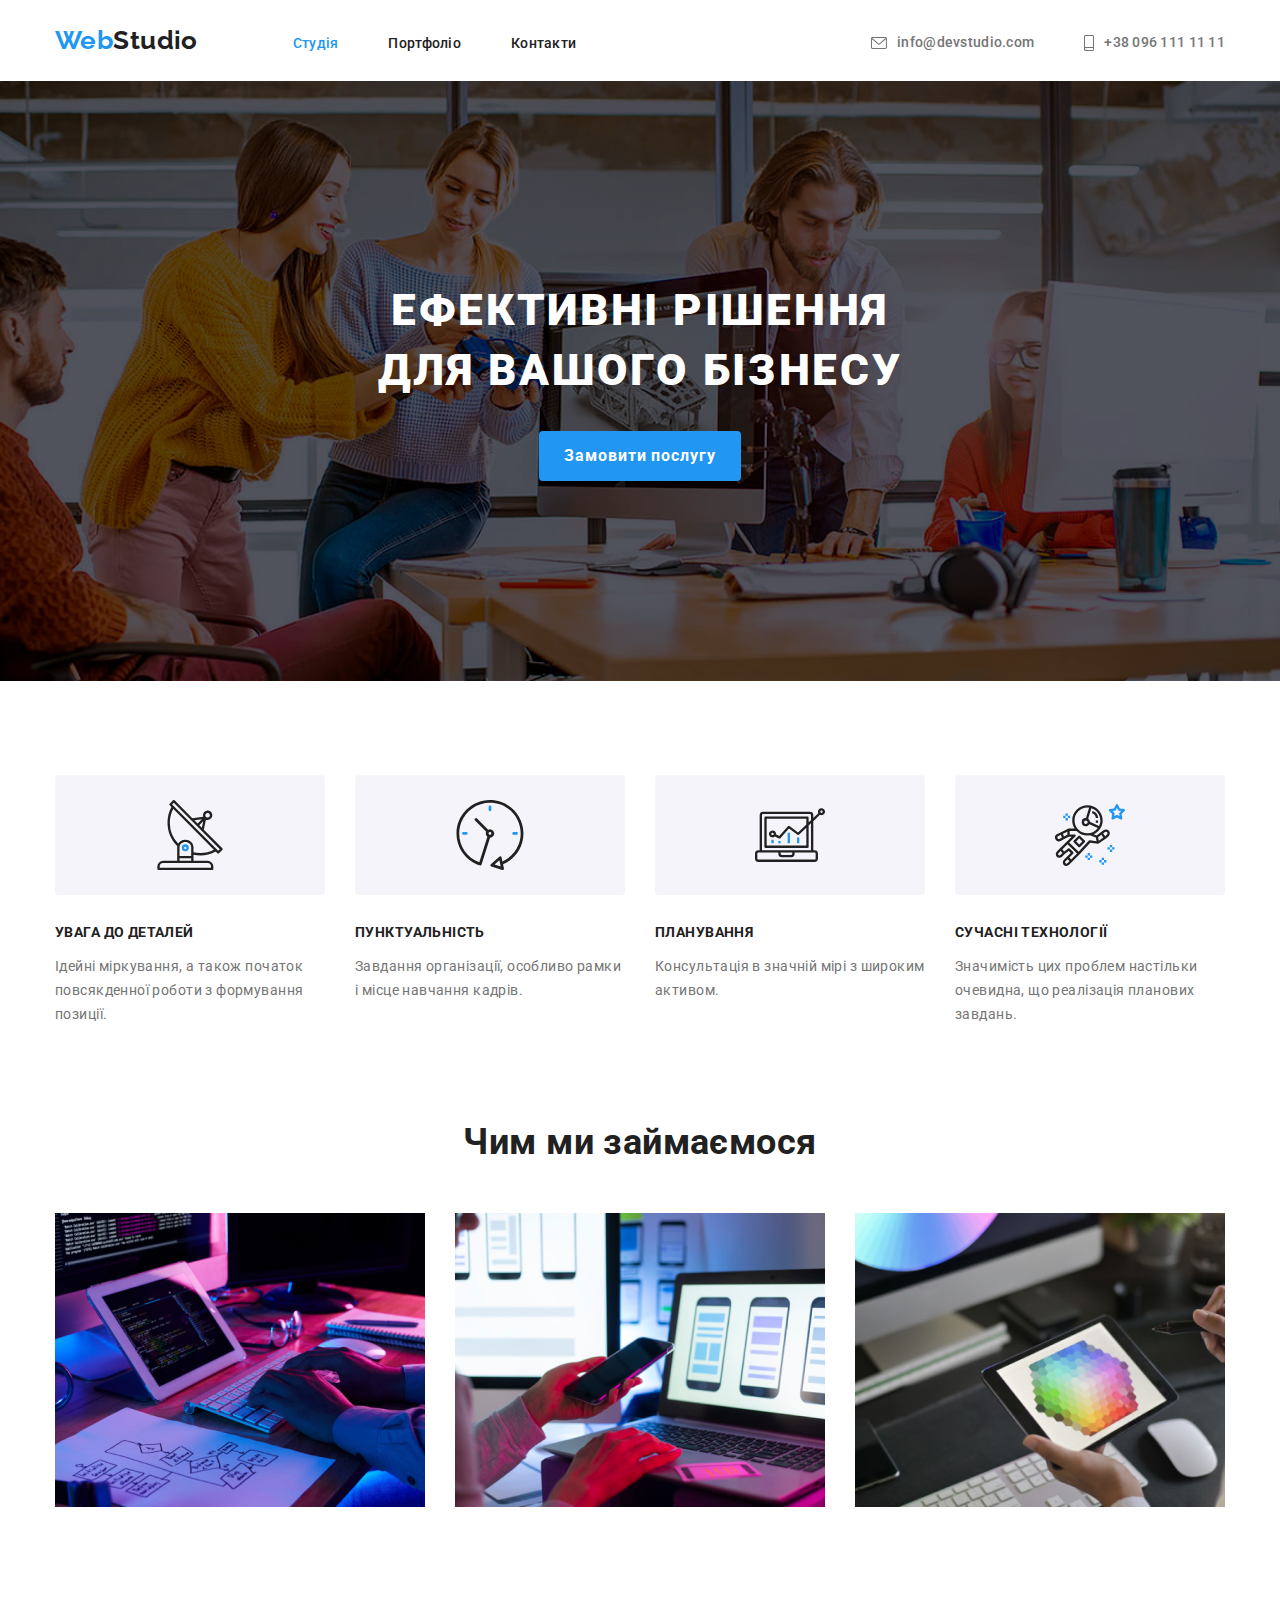
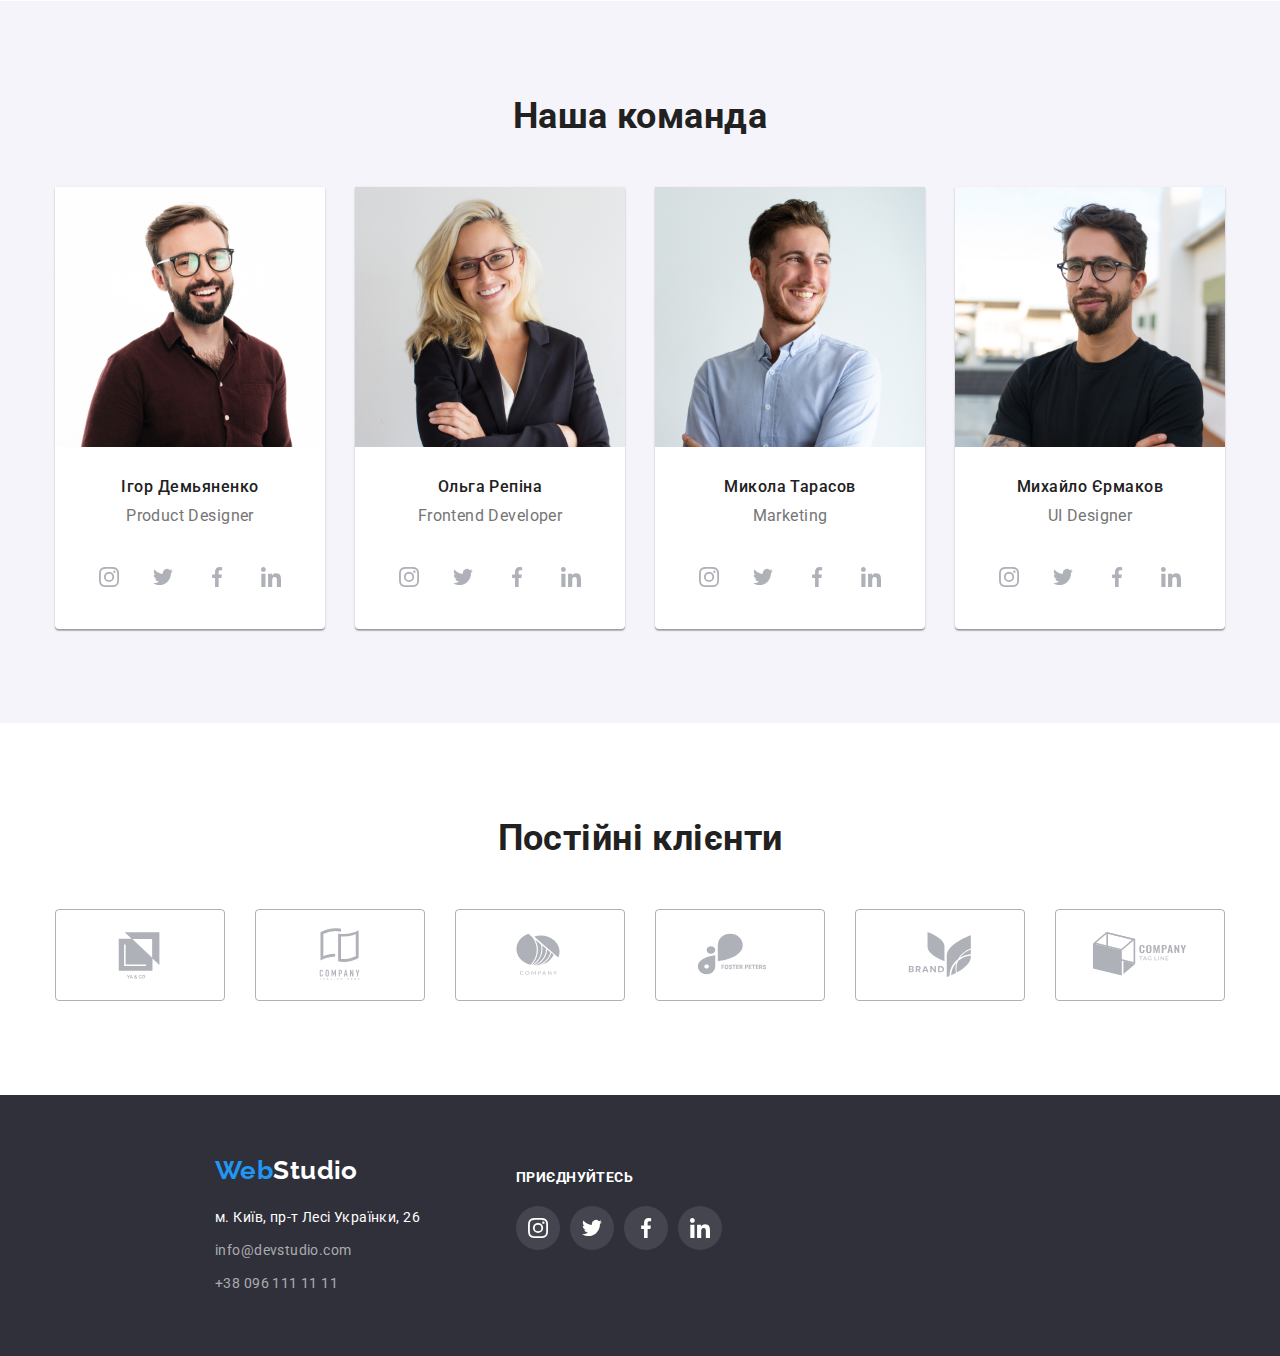
==== index.html @ 9445be76 "add hw4" ====
<!DOCTYPE html>
<html lang="uk">

<head>
  <meta charset="UTF-8" />
  <meta http-equiv="X-UA-Compatible" content="IE=edge" />
  <meta name="viewport" content="width=device-width, initial-scale=1.0" />
  <title>WebStudio</title>
  <link rel="preconnect" href="https://fonts.googleapis.com" />
  <link rel="preconnect" href="https://fonts.gstatic.com" crossorigin />
  <link href="https://fonts.googleapis.com/css2?family=Raleway:wght@700&family=Roboto:wght@400;500;700;900&display=swap"
    rel="stylesheet" />
  <link rel="stylesheet" href="https://cdnjs.cloudflare.com/ajax/libs/modern-normalize/1.1.0/modern-normalize.min.css">
  <link rel="stylesheet" href="./css/styles.css" />
</head>

<body>
  <header class="page-header">
    <div class="page container">
      <nav class="main-nav">
        <a class="page-logo" href="./index.html"><span class="web-logo">Web</span>Studio</a>
        <ul class="site-nav list">
          <li class="item"><a href="./index.html" class="link current">Студія</a></li>
          <li class="item"><a href="./portfolio.html" class="link">Портфоліо</a></li>
          <li class="item"><a href="" class="link">Контакти</a></li>
        </ul>
      </nav>

      <ul class="auth-nav list">
        <li class="item">
            <a href="mailto:info@devstudio.com" class="link"> <svg class="contact-icon" width="16" height="12">
                <use href="./images/images-icons/sprite.svg#icon-envelope"></use>
              </svg>info@devstudio.com</a>
        </li>

        <li class="item">
            <a href="tel:+380961111111" class="link"> <svg class="contact-icon" width="10" height="16">
                <use href="./images/images-icons/sprite.svg#icon-smartphone">
                </use>
              </svg>+38 096 111 11 11</a>
        </li>
      </ul>
    </div>
  </header>

  <main class="main-content">
    <!--Hero-->
    <section class="section hero-section">
      <div class="container">
        <h1 class="hero-title">Ефективні рішення для вашого бізнесу</h1>
        <button class="btn" type="button">Замовити послугу</button>
      </div>
    </section>

    <!--Features-->
    <section class="section">
      <div class="container">
        <h2 class="section-title visually-hidden">Fetures</h2>
        <ul class="features-list">
          <li class="features-list-li">
            <div class="feature-icon">
              <svg width="70" height="70">
                <use href="./images/images-icons/sprite.svg#icon-antenna">
                </use>
              </svg>
            </div>
            <h3 class="title">Увага до деталей</h3>
            <p class="text">Ідейні міркування, а також початок повсякденної роботи з формування позиції.</p>
          </li>
          <li class="features-list-li">
            <div class="feature-icon">
              <svg width="70" height="70">
                <use href="./images/images-icons/sprite.svg#icon-clock"></use>
              </svg>
            </div>
            <h3 class="title">Пунктуальність</h3>
            <p class="text">Завдання організації, особливо рамки і місце навчання кадрів.</p>
          </li>
          <li class="features-list-li">
            <div class="feature-icon">
              <svg width="70" height="70">
                <use href="./images/images-icons/sprite.svg#icon-diagram"></use>
              </svg>
            </div>
            <h3 class="title">Планування</h3>
            <p class="text">Консультація в значній мірі з широким активом.</p>
          </li>
          <li class="features-list-li">
            <div class="feature-icon">
              <svg width="70" height="70">
                <use href="./images/images-icons/sprite.svg#icon-astronaut"></use>
              </svg>
            </div>
            <h3 class="title">Сучасні технології</h3>
            <p class="text">Значимість цих проблем настільки очевидна, що реалізація планових завдань.</p>
          </li>
        </ul>
      </div>
    </section>

    <!--Work-->
    <section class="section about">
      <div class="container">
        <h2 class="section-title work">Чим ми займаємося</h2>
        <ul class="work-list">
          <li class="work-item link"><img src="./images/work/box1.png" alt="бази даних" /></li>
          <li class="work-item link"><img src="./images/work/box2.png" alt="контакти" class="pic" /></li>
          <li class="work-item link"><img src="./images/work/box3.png" alt="фінансовий аналіз" class="pic" /></li>
        </ul>
      </div>
    </section>

    <!--Team-->
    <section class="section team-section">
      <div class="container">
        <h2 class="section-title team">Наша команда</h2>
        <ul class="main-team list">
          <li class="team-list">
            <img src="./images/team/teamcard1.jpg" alt="Ігор Демьяненко" width="270" height="260" class="photo" />
            <h3 class="title">Ігор Демьяненко</h3>
            <p class="team-text">Product Designer</p>
                    
                <ul class="social-networks list">
                  <li class="social-networks-icon">
                    <a class="social-icon-box" href="" aria-label="instagram"> <svg class="soc-icon" width="20" height="20">
                      <use href="./images/images-icons/sprite.svg#icon-instagram">Instagram</use>
                    </svg>
                    </a>
                  </li>

                  <li class="social-networks-icon">
                    <a class="social-icon-box" href="" aria-label="twitter"><svg class="soc-icon" width="20" height="20">
                      <use href="./images/images-icons/sprite.svg#icon-twitter">Twitter</use>
                    </svg>
                    </a>
                  </li>

                   <li class="social-networks-icon">
                    <a class="social-icon-box" href="" aria-label="facebook"><svg class="soc-icon" width="20" height="20">
                      <use href="./images/images-icons/sprite.svg#icon-facebook">Facebook</use>
                    </svg>
                    </a>
                  </li>

                  <li class="social-networks-icon">
                    <a  class="social-icon-box" href="" aria-label="linkedin"><svg class="soc-icon" width="20" height="20">
                      <use href="./images/images-icons/sprite.svg#icon-linkedin">Linkedin</use>
                    </svg>
                    </a>
                  </li>
                </ul>
          </li>

          <li class="team-list">
            <img src="./images/team/teamcard2.jpg" alt="Ольга Репіна" width="270" height="260" class="photo" />
            <h3 class="title">Ольга Репіна</h3>
            <p class="team-text">Frontend Developer</p>
            <ul class="social-networks list">
              <li class="social-networks-icon">
                <a class="social-icon-box" href="" aria-label="instagram"> <svg class="soc-icon" width="20" height="20">
                  <use href="./images/images-icons/sprite.svg#icon-instagram">Instagram</use>
                </svg>
                </a>
              </li>

              <li class="social-networks-icon">
                <a class="social-icon-box" href="" aria-label="twitter"><svg class="soc-icon" width="20" height="20">
                  <use href="./images/images-icons/sprite.svg#icon-twitter">Twitter</use>
                </svg>
                </a>
              </li>

               <li class="social-networks-icon">
                <a class="social-icon-box" href="" aria-label="facebook"><svg class="soc-icon" width="20" height="20">
                  <use href="./images/images-icons/sprite.svg#icon-facebook">Facebook</use>
                </svg>
                </a>
              </li>

              <li class="social-networks-icon">
                <a  class="social-icon-box" href="" aria-label="linkedin"><svg class="soc-icon" width="20" height="20">
                  <use href="./images/images-icons/sprite.svg#icon-linkedin">Linkedin</use>
                </svg>
                </a>
              </li>
            </ul>
          </li>

          <li class="team-list">
            <img src="./images/team/teamcard3.jpg" alt="Микола Тарасов" width="270" height="260" class="photo" />
            <h3 class="title">Микола Тарасов</h3>
            <p class="team-text">Marketing</p>
            <ul class="social-networks list">
              <li class="social-networks-icon">
                <a class="social-icon-box" href="" aria-label="instagram"> <svg class="soc-icon" width="20" height="20">
                  <use href="./images/images-icons/sprite.svg#icon-instagram">Instagram</use>
                </svg>
                </a>
              </li>

              <li class="social-networks-icon">
                <a class="social-icon-box" href="" aria-label="twitter"><svg class="soc-icon" width="20" height="20">
                  <use href="./images/images-icons/sprite.svg#icon-twitter">Twitter</use>
                </svg>
                </a>
              </li>

               <li class="social-networks-icon">
                <a class="social-icon-box" href="" aria-label="facebook"><svg class="soc-icon" width="20" height="20">
                  <use href="./images/images-icons/sprite.svg#icon-facebook">Facebook</use>
                </svg>
                </a>
              </li>

              <li class="social-networks-icon">
                <a  class="social-icon-box" href="" aria-label="linkedin"><svg class="soc-icon" width="20" height="20">
                  <use href="./images/images-icons/sprite.svg#icon-linkedin">Linkedin</use>
                </svg>
                </a>
              </li>
            </ul>
          </li>

          <li class="team-list">
            <img src="./images/team/teamcard4.jpg" alt="Михайло Єрмаков" width="270" height="260" class="photo" />
            <h3 class="title">Михайло Єрмаков</h3>
            <p class="team-text">UI Designer</p>
            <ul class="social-networks list">
              <li class="social-networks-icon">
                <a class="social-icon-box" href="" aria-label="instagram"> <svg class="soc-icon" width="20" height="20">
                  <use href="./images/images-icons/sprite.svg#icon-instagram">Instagram</use>
                </svg>
                </a>
              </li>

              <li class="social-networks-icon">
                <a class="social-icon-box" href="" aria-label="twitter"><svg class="soc-icon" width="20" height="20">
                  <use href="./images/images-icons/sprite.svg#icon-twitter">Twitter</use>
                </svg>
                </a>
              </li>

               <li class="social-networks-icon">
                <a class="social-icon-box" href="" aria-label="facebook"><svg class="soc-icon" width="20" height="20">
                  <use href="./images/images-icons/sprite.svg#icon-facebook">Facebook</use>
                </svg>
                </a>
              </li>

              <li class="social-networks-icon">
                <a class="social-icon-box" href="" aria-label="linkedin"><svg class="soc-icon" width="20" height="20">
                  <use href="./images/images-icons/sprite.svg#icon-linkedin">Linkedin</use>
                </svg>
                </a>
              </li>
            </ul>
          </li>
        </ul>
      </div>
    </section>
  </main>

  <!--Customers-->
  <section class="section customers">
    <div class="container">
      <h2 class="section-title work">Постійні клієнти</h2>
      <ul class="customers-list list">
        <li class="customers-li">
          <a class="customer-icon" href="" aria-label="">
            <svg class="company" width="106" height="60">
              <use href="./images/images-icons/sprite.svg#icon-logo-1"></use>
            </svg>
          </a>
        </li>

        <li class="customers-li">
          <a class="customer-icon" href="" aria-label="">
            <svg class="company" width="106" height="60">
              <use href="./images/images-icons/sprite.svg#icon-logo-2"></use>
            </svg>
          </a>
        </li>


        <li class="customers-li">
          <a class="customer-icon" href="" aria-label="">
            <svg class="company" width="106" height="60">
              <use href="./images/images-icons/sprite.svg#icon-logo-3"></use>
            </svg>
          </a>
        </li>

        <li class="customers-li">
          <a class="customer-icon" href="" aria-label="">
            <svg class="company" width="106" height="60">
              <use href="./images/images-icons/sprite.svg#icon-logo-4"></use>
            </svg>
          </a>
        </li>

        <li class="customers-li">
          <a class="customer-icon" href="" aria-label="">
            <svg class="company" width="106" height="60">
              <use href="./images/images-icons/sprite.svg#icon-logo-5"></use>
            </svg>
          </a>
        </li>

        <li class="customers-li">
          <a class="customer-icon" href="" aria-label=""><svg class="company" width="106" height="60">
              <use href="./images/images-icons/sprite.svg#icon-logo-6"></use>
            </svg>
          </a>
        </li>

      </ul>
    </div>
  </section>

  <!--Footer-->
  <footer class="section footer-section">
    <div class="footer-container">
        <div class="footer-block">
          <a class="logo list" href="./index.html"><span class="web-logo">Web</span>Studio</a>
          <address class="footer-addres">
            <ul class="footer-adress-list">
              <li class="item"><a
              href="https://www.google.com.ua/maps/place/%D0%B1%D1%83%D0%BB.+%D0%9B%D0%B5%D1%81%D0%B8+%D0%A3%D0%BA%D1%80%D0%B0%D0%B8%D0%BD%D0%BA%D0%B8,+26,+%D0%9A%D0%B8%D0%B5%D0%B2,+02000/@50.4265807,30.5383858,17z/data=!3m1!4b1!4m5!3m4!1s0x40d4cf0e033ecbe9:0x57a4dffefec77da0!8m2!3d50.4265807!4d30.5383858?hl=ru"
              class="adress-link">м. Київ, пр-т Лесі Українки, 26</a></li>
              <li class="item"><a href="mailto:info@devstudio.com" class="contacts-link">info@devstudio.com</a></li>
              <li class="item"><a href="tel:+380961111111" class="contacts-link">+38 096 111 11 11</a></li>
            </ul>
          </address>
        </div>

        <div class="network-contacts">
          <h3 class="joing-network title">Приєднуйтесь</h3>
          <ul class="social-networks list">
            <li class="social-networks-icon">
              <a class="footer-social-icon" href="" aria-label="instagram"> <svg class="soc-icon-footer" width="20" height="20">
              <use href="./images/images-icons/sprite.svg#icon-instagram">Instagram</use>
              </svg>
              </a>
            </li>

            <li class="social-networks-icon">
              <a class="footer-social-icon" href="" aria-label="twitter"><svg class="soc-icon-footer" width="20" height="20">
              <use href="./images/images-icons/sprite.svg#icon-twitter">Twitter</use>
              </svg>
              </a>
            </li>

            <li class="social-networks-icon">
              <a class="footer-social-icon" href="" aria-label="facebook"><svg class="soc-icon-footer" width="20" height="20">
                <use href="./images/images-icons/sprite.svg#icon-facebook">Facebook</use>
              </svg>
              </a>
            </li>

            <li class="social-networks-icon">
              <a  class="footer-social-icon" href="" aria-label="linkedin"><svg class="soc-icon-footer" width="20" height="20">
              <use href="./images/images-icons/sprite.svg#icon-linkedin">Linkedin</use>
              </svg>
              </a>
            </li>
          </ul>
      </div>
    </div>
  </footer>
</body>

</html>
---- css/styles.css ----
/* index.html css */
:root {
    --primary-text-color: #757575;
    --secondary-text-color: #212121;
    --accent-color: #2196F3;
    --secondary-background-color: #FFFFFF;
    --icon-color: #AFB1B8;
}

/* reset */
html {
	box-sizing: border-box;
}
*,
*::after,
*::before {
	box-sizing: inherit;
}

h1,
h2,
h3,
h4,
h5,
h6,
p {
	margin-top: 0;
}

.ul {
	list-style: none;
	padding-left: 0;
    padding: 0;
	margin: 0;
}

.a {
	text-decoration: none;
	color: inherit;
}

img {
	display: block;
	max-width: 100%;
	height: auto;
}

.list {
    padding: 0;
    margin: 0;
    
    list-style: none;
}

body {
    font-family: Roboto, sans-serif; 
    font-size: 14px;
    letter-spacing: 0.03em;
    color: var(--primary-text-color);
    background-color: var(--secondary-background-color);
}

.section {
    padding-bottom: 94px;
    padding-top: 94px;
}

.page-header {
    background-color: var(--secondary-background-color);
}

.container {
    width: 1200px;
    padding-left: 15px;
    padding-right: 15px;
    margin-left: auto;
    margin-right: auto;
}

/* main-nav */
.page {
    display: flex;
}

.main-nav  {
    display: flex;
    align-items: center;
    margin-right: auto;
}

/* logo */
.page-logo {
    display: flex;
    margin-right: 95px;

    color: var(--secondary-text-color); 
    font-family: 'Raleway', serif;
    font-weight: 700;
    font-size: 26px;
    line-height: 1.20;
    text-decoration: none;
}

.page-logo:hover,
.page-logo:focus {
    color: #292929;   
}

.web-logo {
    color: var(--accent-color);
}

/* site nav */
.link {
    text-decoration: none;
}

.site-nav {
    display: flex;
}

.site-nav .item + .item {
    margin-left: 50px   ;
}

.site-nav .link {
    display: flex;
    padding-top: 35px;
    padding-bottom: 30px;

    color: var(--secondary-text-color);
    font-weight: 500;
    font-size: 14px;
    line-height: 1.07;
    letter-spacing: 0.02em;
    text-decoration: none;
    }

.site-nav .link:hover,
.site-nav .link:focus {
    color: var(--accent-color);
}

.site-nav .link.current {
    color: var(--accent-color);
}

/* auth-icons */
.contact-icon {
    margin-right: 10px;
    fill: currentColor;
}

/* auth-nav */
.page .auth-nav {
    display: flex;
}

.auth-nav .item {
    display: flex;
    align-items: center;
}

.auth-nav .link {
    display: flex;
    padding-top: 35px;
    padding-bottom: 30px;
    align-items: center;
    font-weight: 500;
    font-size: 14px;
    line-height: 1.14;
    letter-spacing: 0.02em;
    color: #757575;
    text-decoration: none;
}

.auth-nav .item + .item {
    margin-left: 50px;
}

 .auth-nav .link:hover,
 .auth-nav .link:focus {
    color: var(--accent-color);
 }

/* Hero */
.main-contenet {
    margin-bottom: 0;
}

.hero-section {
    max-width: 1600px;
    margin-left: auto;
    margin-right:auto;
    padding-top: 200px;
    padding-bottom: 200px;
    text-align: center;
    background-image: linear-gradient(to right, rgba(0, 0, 0, 0.4), rgba(0, 0, 0, 0.4)), url(../images/banner/Img.png);
    background-repeat: no-repeat;
    background-position: center;
    background-size: cover;
    background-color: #C4C4C4;
}

.hero-title {
    width: 600px;
    margin-bottom: 30px;
    margin-left: auto;
    margin-right: auto;

    font-weight: 900;
    font-size: 44px;
    line-height: 1.36;
    text-align: center;
    letter-spacing: 0.06em;
    text-transform: uppercase;
    color: var(--secondary-background-color);
}

.btn {
    padding: 10px 25px;

    font-weight: 700;
    font-size: 16px;
    line-height: 1.88;
    border: none;
    align-items: center;
    text-align: center;
    border-radius: 4px;
    letter-spacing: 0.06em;
    cursor: pointer;
    color: var(--secondary-background-color);
    background: var(--accent-color);
}

.btn:hover,
.btn:focus {
    background:var(--accent-color);
    box-shadow: 0px 4px 4px rgba(0, 0, 0, 0.15);
    border-radius: 4px; 
}

/* features */
.section-title {
    text-align: center;
    font-weight: 700;
    font-size: 36px;
    line-height: 1.17;
    color: var(--secondary-text-color);
}

.features-list {
    padding: 0;
    margin: 0;
    display: flex;
    list-style: none;
}

 /*прихований заголовок*/
 .visually-hidden {
    position: absolute;
    width: 1px;
    height: 1px;
    margin: -1px;
    border: 0;
    padding: 0;
    white-space: nowrap;
    clip-path: inset(100%);
    clip: rect(0 0 0 0);
    overflow: hidden;
 }

 .features-list-li {
    width: 270px;
 }

 .features-list .features-list-li + .features-list-li {
    margin-left: 30px;
 }

.title {
    font-size: 14px;
    font-weight: 700;
    line-height: 1.14;
    list-style: none;
    color: var(--secondary-text-color);
    text-transform: uppercase;
}

.text {
    margin-top: 0;
    margin-bottom: 0;
    
    font-size: 14px;
    line-height: 1.71;
}

/* feature-icons */
.feature-icon {
    display: flex;
    margin-bottom: 30px;
    width: 270px;
    height: 120px;
    border: none;
    align-items: center;
    justify-content: center;
    border-radius: 4px;
    background-color: #F5F4FA;
 }

/* work */
.about {
    padding-top: 0;
}

.work .link {
    display: flex;
    flex-direction: row;
    background: url(creative-artist-web-design-with-working-colour-selection-graphic-tablet_35674-1119.jpg);
}

.work-list {
    display: flex;
    margin-top: 0;
    margin-bottom: 0;
    padding: 0%;

    list-style: none;
}

.work-list .link + .link {
    margin-left: 30px;
}

.work-list .link + .link:not(:last-child) {
    margin-left: 30px;
}

.work {
    margin-top: 0;
    margin-bottom: 50px;
}

.work-item {
   display: block;
   max-width: 100%; 
   height: auto;
}

/* team */
.team-section {
    margin-top: 0;
    margin-bottom: 0;
    background-color: #F5F4FA;
}

.section-title {
    margin-bottom: 50px; 
}

.main-team .team-list + .team-list {
    margin-left: 30px;
}

.team {
    background-color: #F5F4FA;
    border-radius: 0px;
}

.main-team {
    display: flex;
    padding-left: 0;
}

.team-list {
    background: #FFFFFF;
    box-shadow: 0px 1px 3px rgba(0, 0, 0, 0.12), 0px 1px 1px rgba(0, 0, 0, 0.14), 0px 2px 1px rgba(0, 0, 0, 0.2);
    border-radius: 0px 0px 4px 4px;
}

.team-text {
    margin-bottom: 0;
    font-size: 16px;
    line-height: 1.19;
    text-align: center;
    color: var(--primary-text-color);
}

.team-list .title {
    padding-top: 30px;
    margin-bottom: 10px;

    font-weight: 500;
    font-size: 16px;
    line-height: 1.19;
    text-align: center;
    letter-spacing: 0.03em;
    text-transform: none;
    color: var(--secondary-text-color);
}

.photo {
    background-color: var(--primary-text-color);
}

/* Network items */
.social-networks {
    display: flex; 
    margin-top: 30px;
    padding-bottom: 30px; 
    align-items: center;
    justify-content: center;
}

.social-networks .list {
    padding-bottom: 30px;
}

.social-networks-icon {
    display: flex; 
}

.social-networks-icon:not(:last-child) {
    margin-right: 10px;  
 } 

.social-icon-box {
    display: flex;
    width: 44px;
    height: 44px;
    border-radius: 50%;
    align-items: center;
    justify-content: center;
    border: none;
    color: var(--icon-color);
    background-color: var(--secondary-background-color);
}

.social-icon-box:hover,
.social-icon-box:focus {
    background-color: var(--accent-color);
    color: var(--secondary-background-color);
}

.soc-icon {
    align-items: center;
    justify-content: center;
    fill: currentColor;
}

/* Customers */
.customers-list {
    display: flex;
}

.customers-li {
    display: flex;  
}

.customers-li:not(:last-child) {
    margin-right: 30px;
}

.customer-icon {
    display: flex;
    width: 170px;
    height: 92px;
    align-items: center;
    justify-content: center;
    border: 1px solid #AFB1B8;
    border-radius: 4px; 
    color: var(--icon-color);
    background-color: var(--secondary-background-color);
}

.customer-icon:hover,
.customer-icon:focus {
    color: var(--accent-color);
    border: 1px solid var(--accent-color);
}

.company {
    align-items: center;
    justify-content: center;
    fill: currentColor;
}   

/* footer */
.footer-section {
    display: flex;
    width: 1600px;
    padding-top: 60px;
    padding-bottom: 60px;
    padding-left: 15px;
    padding-right: 15px;
    margin-left: auto;
    margin-right: auto;
    margin-top: 0;
    margin-top: 0;
    background-color: #2F303A;
}

.footer-container {
    display: flex;
    width: 1200px;
    padding-left: 15px;
    padding-right: 15px;
    margin-left: auto;
    margin-right: auto;
}

.footer-block {
    width: 231px;
} 

.logo {
    margin-bottom: 20px;
    font-family: 'Raleway';
    font-weight: 700;
    font-size: 26px;
    line-height: 1.19;
    text-decoration: none;
    color: var(--secondary-background-color);
}

.footer-addres {
    margin-top: 20px;
}

.footer-adress-list {
    padding-left: 0;
    margin-top: 0;   
    margin-bottom: 0; 
    list-style: none;
}

.footer-adress .list {
    margin-right: 0;
}

.footer-adress-list .item {
    margin-bottom: 9px;
}

.footer-adress-list .item:last-child {
    margin-bottom: 0;
}

.adress-link,
.contacts-link {
    font-style: normal;
    line-height: 1.71;
    text-decoration: none;
    color: var(--secondary-background-color) 
}

.contacts-link {
    color: rgba(255, 255, 255, 0.6);
}

.contacts-link:hover,
.contacts-link:focus {
    color:var(--accent-color);
}

.footer-social-icon {
    display: flex;
    width: 44px;
    height: 44px;
    border-radius: 50%;
    align-items: center;
    justify-content: center;
    border: none;
    color: var(--secondary-background-color);
    background-color: rgba(255, 255, 255, 0.1);
}

.footer-social-icon:hover,
.footer-social-icon:focus {
    background-color: var(--accent-color);
}

.soc-icon-footer {
    align-items: center;
    justify-content: center;
    fill: currentColor;
}

/* Network contacts */
.network-contacts {
    display: flex;
    flex-wrap: wrap;
    width: 206px;
    margin-left: 70px;
    margin-right:auto;
    padding-bottom: 0px;
    align-items: center;
    align-content: center;
}

.joing-network {
    margin-bottom: 20px;
    color: var(--secondary-background-color);
}

.network-contacts > .social-networks {
    margin-top: 0;
}

/* potfolio/css */
.portfolio-container {
    display: flex;
    margin-top: 0;
    margin-bottom: 50px;
    justify-content: center; 
}

.portfolio-nav + .portfolio-nav {
    margin-left: 8px;
}

.portfolio-btn {
    padding: 6px 22px;
    font-weight: 500;
    font-size: 16px;
    border-radius: 4px;

    line-height: 1.63;
    text-align: center;
    cursor: pointer;
    color: var(--secondary-text-color);
    background-color: #F5F4FA;
    border: transparent;
}   

 .portfolio-btn:hover,
 .portfolio-btn:focus {
    color: #F5F4FA;
    background: #2196F3;
    box-shadow: 0px 3px 1px rgba(0, 0, 0, 0.1), 0px 1px 2px rgba(0, 0, 0, 0.08), 0px 2px 2px rgba(0, 0, 0, 0.12);
    border-radius: 4px;
 }

 .portfolio-btn.active {
    background-color: var(--accent-color);
    color: var(--secondary-background-color);
 }

.flex-conteiner {
    display: flex;
    flex-wrap: wrap;
    margin-top: 0;
    width: 1200px;
    cursor: pointer;
}
 
.work-text {
    padding-bottom: 20px;
    margin-bottom: 0;

    font-size: 16px;
    line-height: 30px;
    letter-spacing: 0.03em;
    color: var(--primary-text-color);
}

.work-text,
.list-title {
    padding-right: 25px;
    padding-left: 25px;
}

.list-title {
    padding-top: 20px;
    margin-bottom: 4px;
    
    font-size: 18px;
    line-height: 36px;
    letter-spacing: 0.06em;
    color: var(--secondary-text-color);
}

 .flex-conteiner .link {
    display: flex;
    width: 370px;

    margin-right: 30px;
    margin-bottom:                                                                                                                                                                                                                                                                                                                                                       30px;
    border: 1px solid #EEEEEE;
    background-color: var(--secondary-background-color);
}

.portfolio-positions {
    text-decoration: none;
}

.portfolio-positions:hover,
.portfolio-positions:focus {
    box-shadow: 0px 3px 1px rgba(0, 0, 0, 0.1), 0px 1px 2px rgba(0, 0, 0, 0.08), 0px 2px 2px rgba(0, 0, 0, 0.12);
}


.flex-conteiner:nth-child(3n) {
    margin-right: 0;
}

.flex-conteiner:nth-last-child(-n + 3) {
    margin-bottom: 0;
}
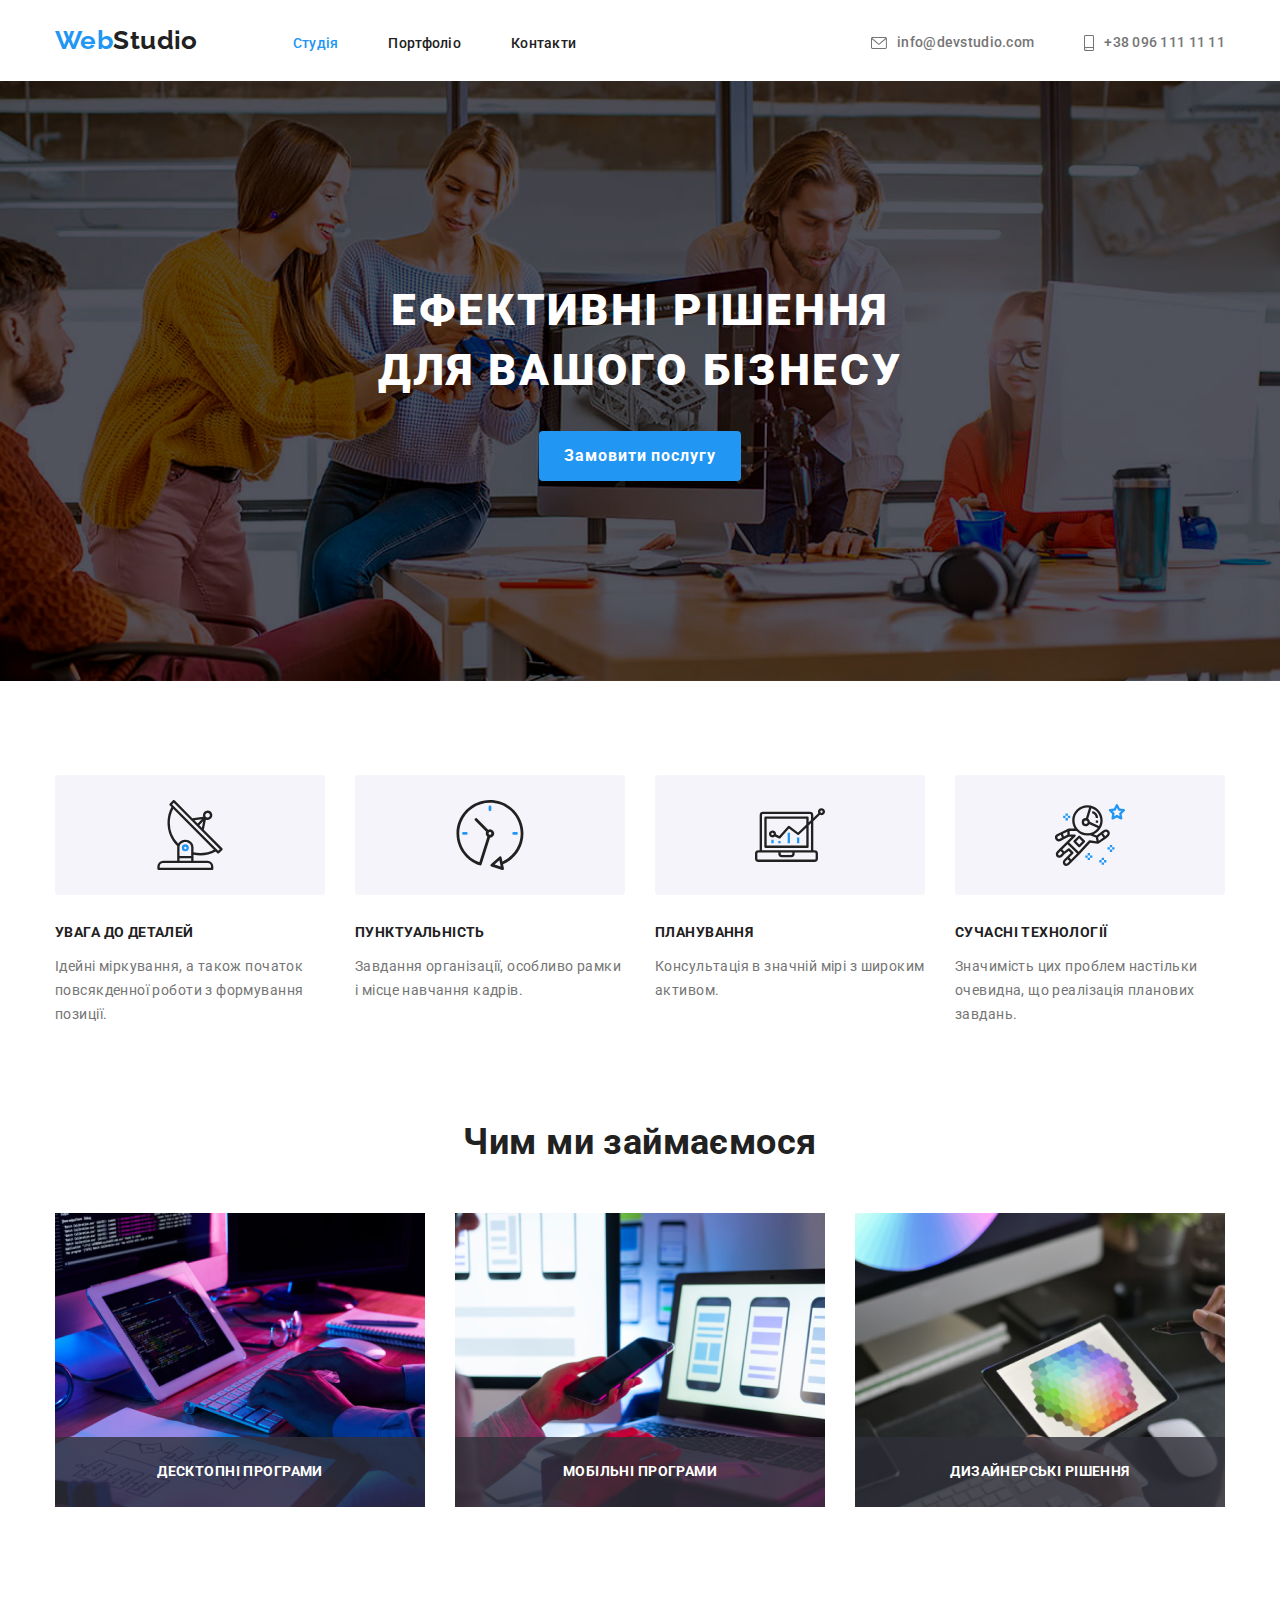
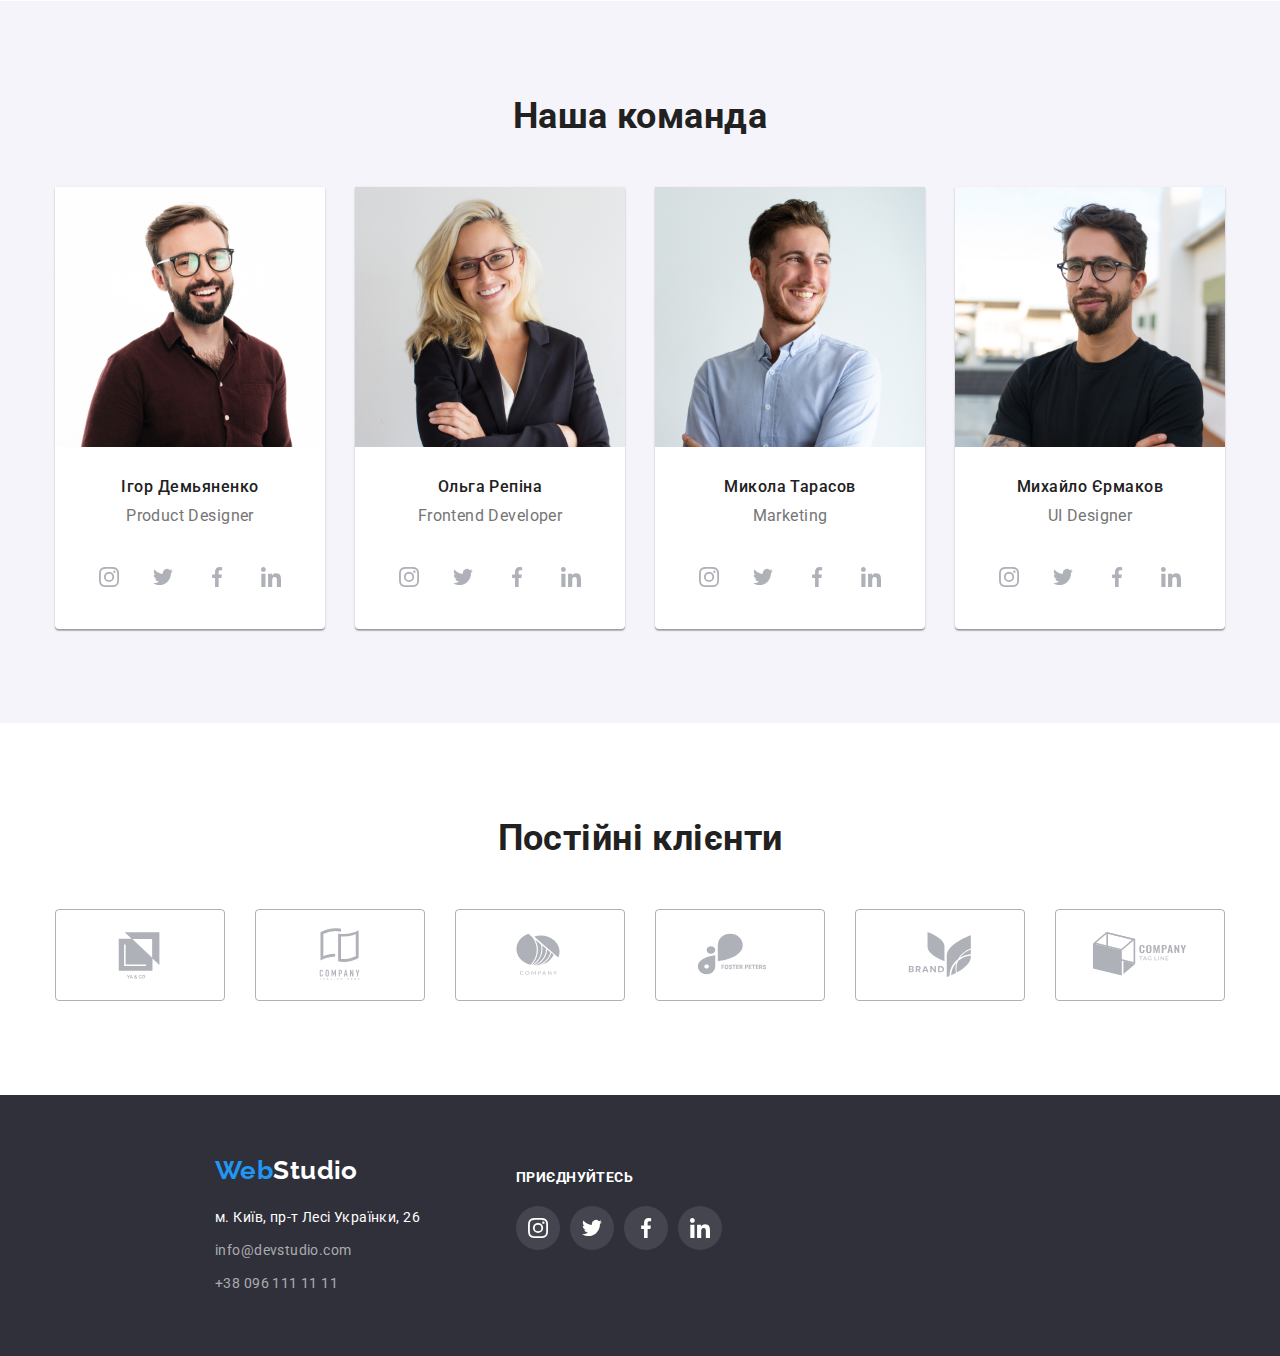
==== commit ffe3581a: "add text position on section about" ====
--- a/index.html
+++ b/index.html
@@ -103,9 +103,24 @@
       <div class="container">
         <h2 class="section-title work">Чим ми займаємося</h2>
         <ul class="work-list">
-          <li class="work-item link"><img src="./images/work/box1.png" alt="бази даних" /></li>
-          <li class="work-item link"><img src="./images/work/box2.png" alt="контакти" class="pic" /></li>
-          <li class="work-item link"><img src="./images/work/box3.png" alt="фінансовий аналіз" class="pic" /></li>
+          <li class="work-item link">
+            <img src="./images/work/box1.png" alt="бази даних" />
+            <p class="description">
+              десктопні програми
+            </p>
+          </li>
+          <li class="work-item link">
+            <img src="./images/work/box2.png" alt="контакти" class="pic" />
+            <p class="description">
+              мобільні програми
+            </p>
+          </li>
+          <li class="work-item link">
+            <img src="./images/work/box3.png" alt="фінансовий аналіз" class="pic" />
+            <p class="description">
+              дизайнерські рішення
+            </p>
+          </li>
         </ul>
       </div>
     </section>
@@ -367,6 +382,9 @@
       </div>
     </div>
   </footer>
+
+  <script src="./js/modal.js"></script>
+
 </body>
 
 </html>--- a/css/styles.css
+++ b/css/styles.css
@@ -99,6 +99,10 @@
     font-size: 26px;
     line-height: 1.20;
     text-decoration: none;
+
+    transition-property: color;
+    transition-duration: 250ms;
+    transition-timing-function: cubic-bezier(0.4, 0, 0.2, 1); 
 }
 
 .page-logo:hover,
@@ -134,6 +138,10 @@
     line-height: 1.07;
     letter-spacing: 0.02em;
     text-decoration: none;
+
+    transition-property: color;
+    transition-duration: 250ms;
+    transition-timing-function: cubic-bezier(0.4, 0, 0.2, 1);
     }
 
 .site-nav .link:hover,
@@ -143,6 +151,8 @@
 
 .site-nav .link.current {
     color: var(--accent-color);
+    min-width: 42px;
+    min-height: 4px;
 }
 
 /* auth-icons */
@@ -172,6 +182,10 @@
     letter-spacing: 0.02em;
     color: #757575;
     text-decoration: none;
+
+    transition-property: color;
+    transition-duration: 250ms;
+    transition-timing-function: cubic-bezier(0.4, 0, 0.2, 1);
 }
 
 .auth-nav .item + .item {
@@ -230,14 +244,18 @@
     letter-spacing: 0.06em;
     cursor: pointer;
     color: var(--secondary-background-color);
-    background: var(--accent-color);
+    background-color: var(--accent-color);
+
+    transition-property: background-color, box-shadow;
+    transition-duration: 250ms;
+    transition-timing-function: cubic-bezier(0.4, 0, 0.2, 1);
+
 }
 
 .btn:hover,
 .btn:focus {
-    background:var(--accent-color);
-    box-shadow: 0px 4px 4px rgba(0, 0, 0, 0.15);
-    border-radius: 4px; 
+    background-color:var(--accent-color);
+    box-shadow: 0px 4px 4px rgba(0, 0, 0, 0.15); 
 }
 
 /* features */
@@ -345,7 +363,30 @@
    display: block;
    max-width: 100%; 
    height: auto;
-}
+   position: relative;
+}
+
+.description {
+    font-weight: 700;
+    line-height: 1.14;
+    top: 0;
+    left:0;
+    width: 100%;
+    height: 70px;
+    padding-top: 27px;
+    padding-bottom: 27px;
+    margin-top: auto;
+    margin-bottom: 0;
+    bottom: 0;
+    position: absolute;
+    text-align: center;
+    justify-content: flex-end;
+    text-transform: uppercase;
+    font-style: normal;
+    color: var(--secondary-background-color);
+    background-color: rgba(47, 48, 58, 0.8);
+}
+
 
 /* team */
 .team-section {
@@ -434,6 +475,10 @@
     border: none;
     color: var(--icon-color);
     background-color: var(--secondary-background-color);
+
+    transition-property: background-color, color;
+    transition-duration: 250ms;
+    transition-timing-function: cubic-bezier(0.4, 0, 0.2, 1);
 }
 
 .social-icon-box:hover,
@@ -471,6 +516,10 @@
     border-radius: 4px; 
     color: var(--icon-color);
     background-color: var(--secondary-background-color);
+
+    transition-property: color, border;
+    transition-duration: 250ms;
+    transition-timing-function: cubic-bezier(0.4, 0, 0.2, 1);
 }
 
 .customer-icon:hover,
@@ -556,6 +605,10 @@
 
 .contacts-link {
     color: rgba(255, 255, 255, 0.6);
+
+    transition-property: color;
+    transition-duration: 250ms;
+    transition-timing-function: cubic-bezier(0.4, 0, 0.2, 1);
 }
 
 .contacts-link:hover,
@@ -573,6 +626,10 @@
     border: none;
     color: var(--secondary-background-color);
     background-color: rgba(255, 255, 255, 0.1);
+
+    transition-property: background-color;
+    transition-duration: 250ms;
+    transition-timing-function: cubic-bezier(0.4, 0, 0.2, 1);
 }
 
 .footer-social-icon:hover,
@@ -631,6 +688,10 @@
     color: var(--secondary-text-color);
     background-color: #F5F4FA;
     border: transparent;
+
+    transition-property: color, background, box-shadow, border-radius;
+    transition-duration: 250ms;
+    transition-timing-function: cubic-bezier(0.4, 0, 0.2, 1);
 }   
 
  .portfolio-btn:hover,
@@ -692,6 +753,11 @@
 
 .portfolio-positions {
     text-decoration: none;
+
+    transition-property: box-shadow;
+    transition-duration: 250ms;
+    transition-timing-function: cubic-bezier(0.4, 0, 0.2, 1);
+    
 }
 
 .portfolio-positions:hover,
@@ -699,7 +765,6 @@
     box-shadow: 0px 3px 1px rgba(0, 0, 0, 0.1), 0px 1px 2px rgba(0, 0, 0, 0.08), 0px 2px 2px rgba(0, 0, 0, 0.12);
 }
 
-
 .flex-conteiner:nth-child(3n) {
     margin-right: 0;
 }
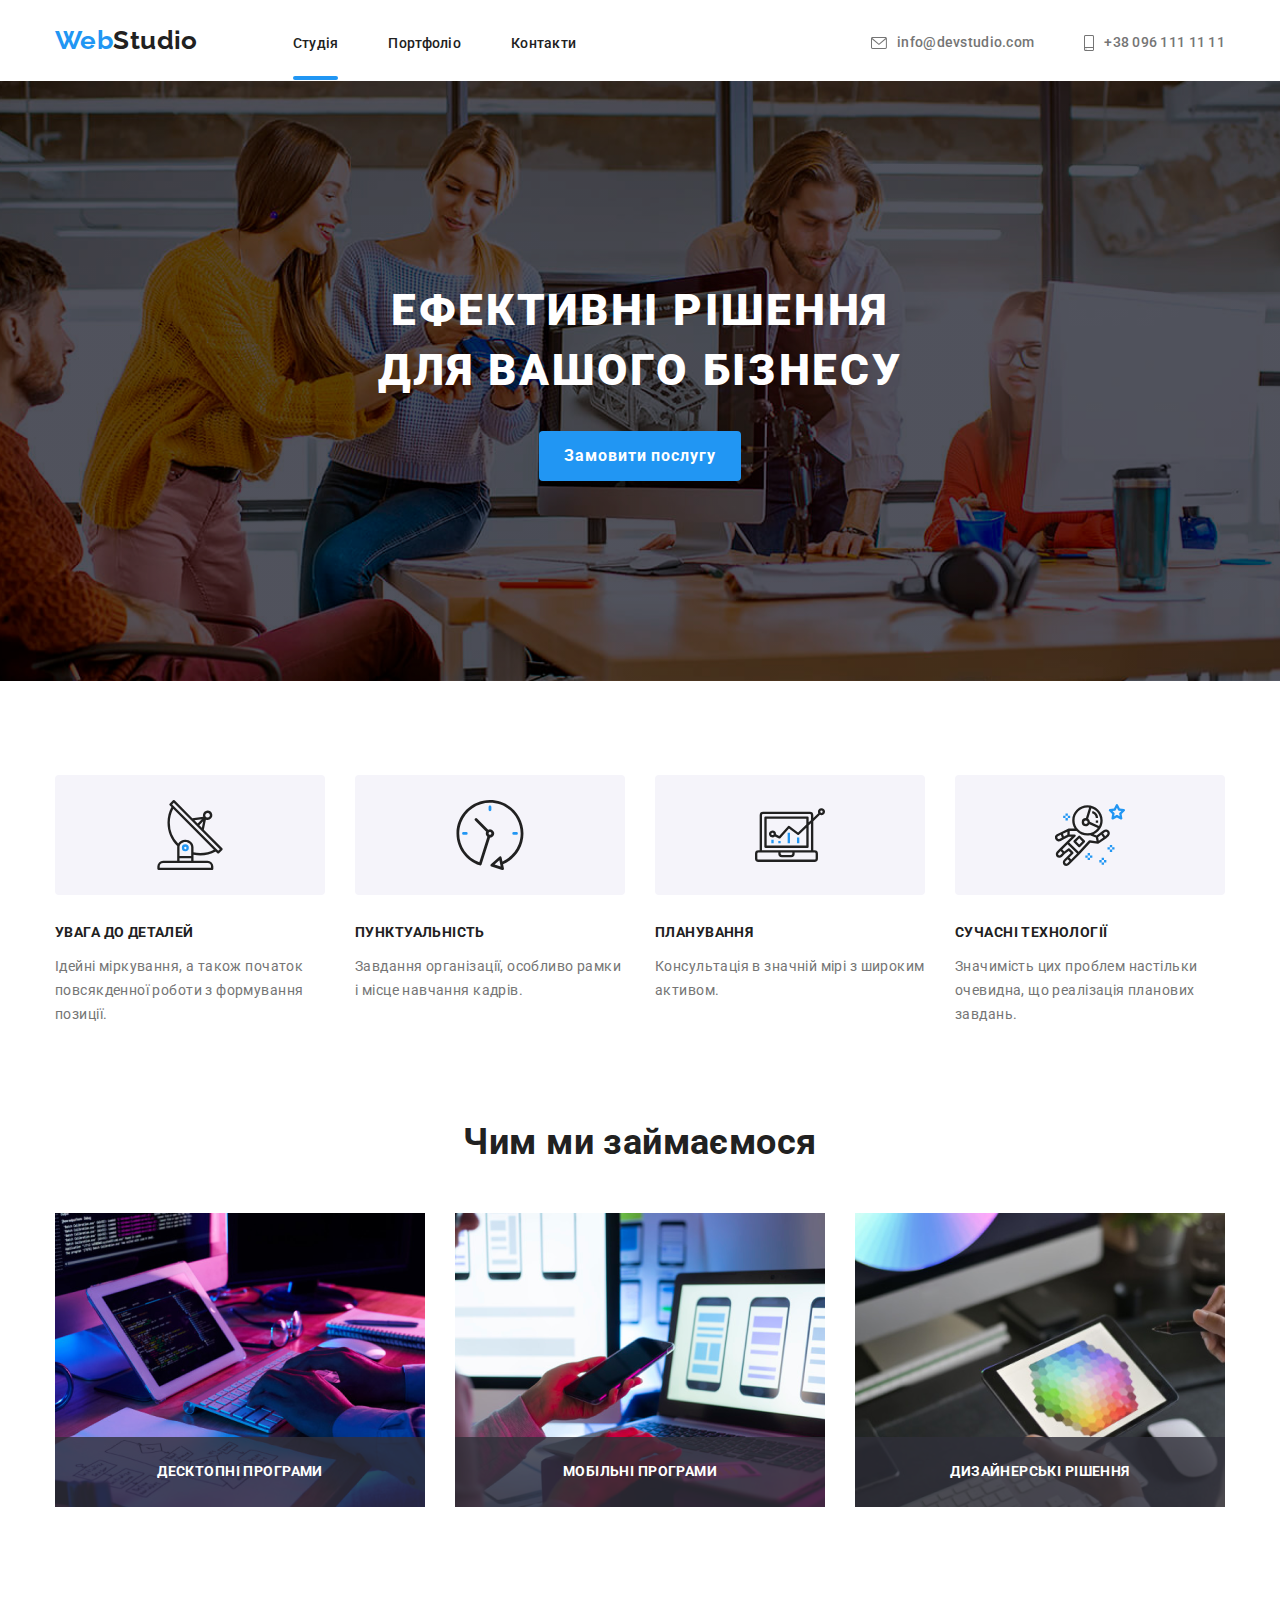
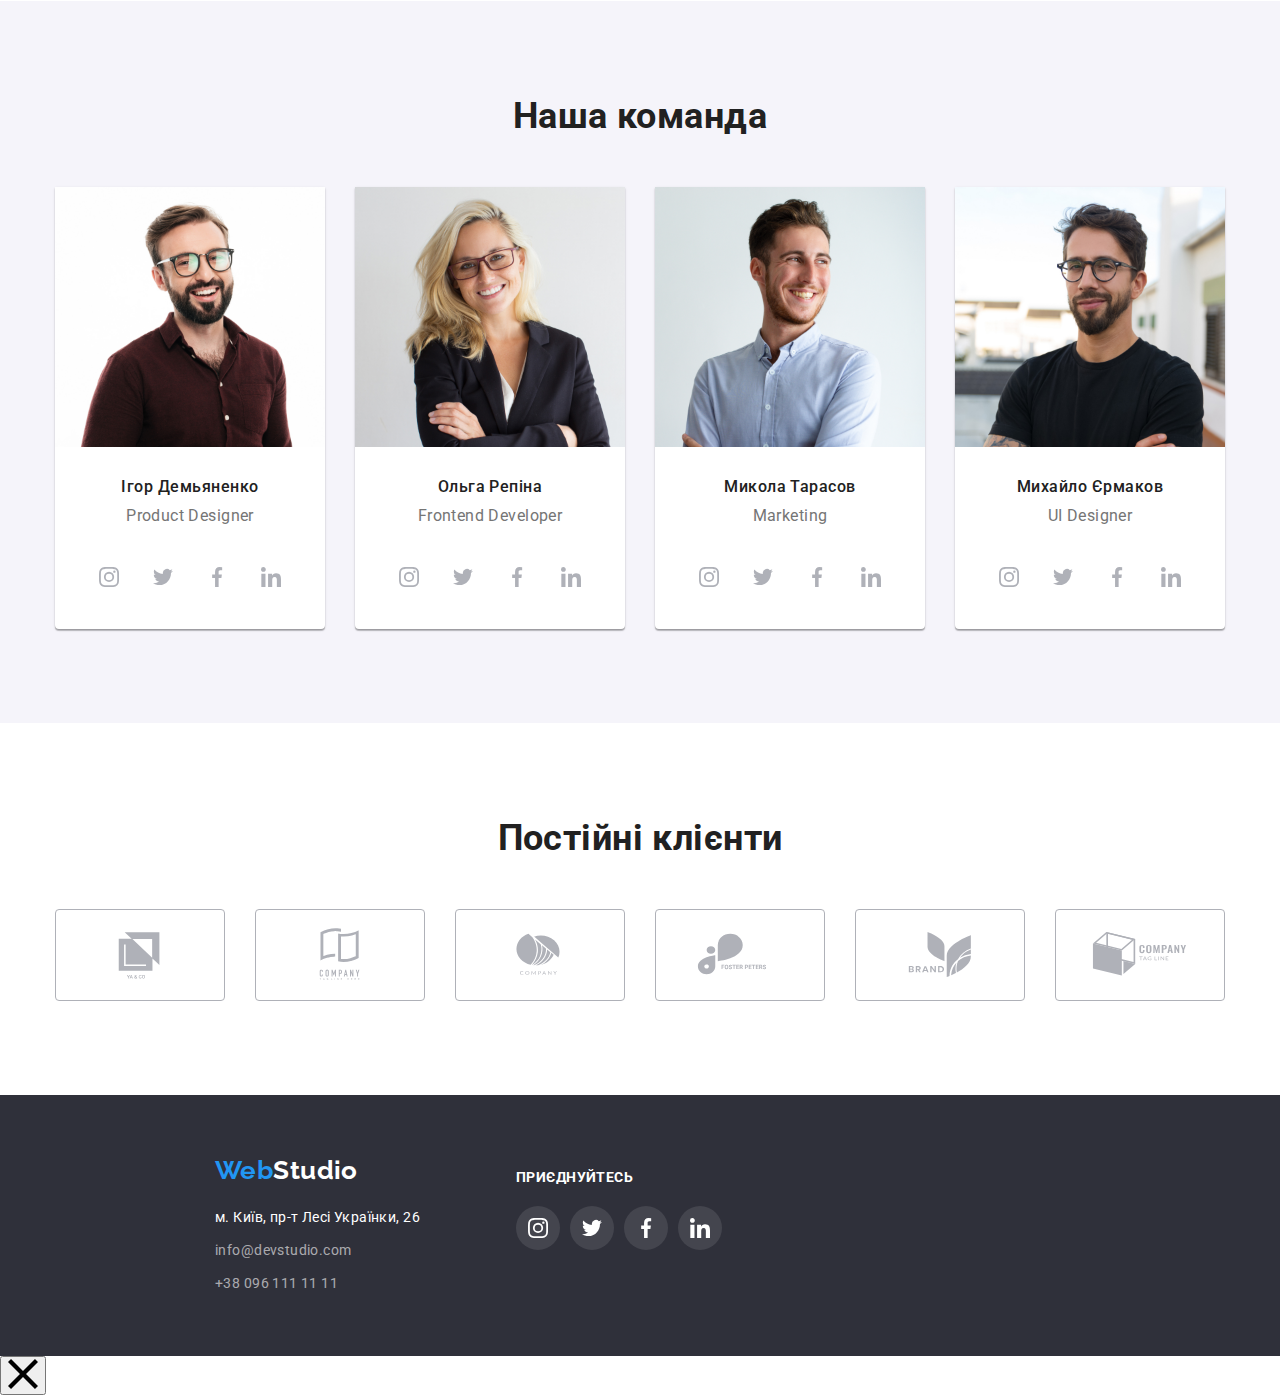
==== commit b978932f: "add modal" ====
--- a/index.html
+++ b/index.html
@@ -383,6 +383,20 @@
     </div>
   </footer>
 
+  <!--Модальне вікно-->
+    <div class="backdrop">
+      <div class="modal">
+        <button class="modal-close-btn" type="button">
+          <svg width="30" height="30">
+            <use href="./images/images-icons/cros-close.svg#icon-cros-close">
+
+            </use>
+          </svg>
+
+        </button>
+      </div>
+    </div>
+
   <script src="./js/modal.js"></script>
 
 </body>
--- a/css/styles.css
+++ b/css/styles.css
@@ -149,11 +149,21 @@
     color: var(--accent-color);
 }
 
-.site-nav .link.current {
-    color: var(--accent-color);
-    min-width: 42px;
-    min-height: 4px;
-}
+.current {
+    position: relative;
+}
+
+.current::after {
+    content: "";
+    position: absolute;
+    bottom: 0;
+    left:0;
+    width: 100%;
+    height: 4px;
+    background-color: var(--accent-color);
+    border-radius: 2px;
+} 
+
 
 /* auth-icons */
 .contact-icon {
@@ -753,6 +763,8 @@
 
 .portfolio-positions {
     text-decoration: none;
+    position:relative;
+    overflow: hidden;
 
     transition-property: box-shadow;
     transition-duration: 250ms;
@@ -773,4 +785,41 @@
     margin-bottom: 0;
 }
 
-
+/* .photo {
+    position: relative;
+    overflow: hidden;
+} */
+
+.portfolio-overlay {
+    display: flex;
+
+    align-items: center;
+    justify-content: center;
+}
+
+.portfolio-description {
+    position: absolute;
+    top: 0;
+    left: 0;
+
+    transform: translateY(100%);
+
+    width: 100%;
+    padding: 63px 24px;
+    margin-bottom: 0;
+    font-style: normal;
+    font-size: 18px;
+    line-height: 1.56;
+    
+    color: var(--secondary-background-color);
+    background-color: rgba(33, 150, 243, 0.9);
+
+    transition-property: transform;
+    transition-duration: 250ms;
+    transition-timing-function: cubic-bezier(0.4, 0, 0.2, 1);
+}
+
+.link:hover .portfolio-description {
+    transform: translateY(0);
+}
+
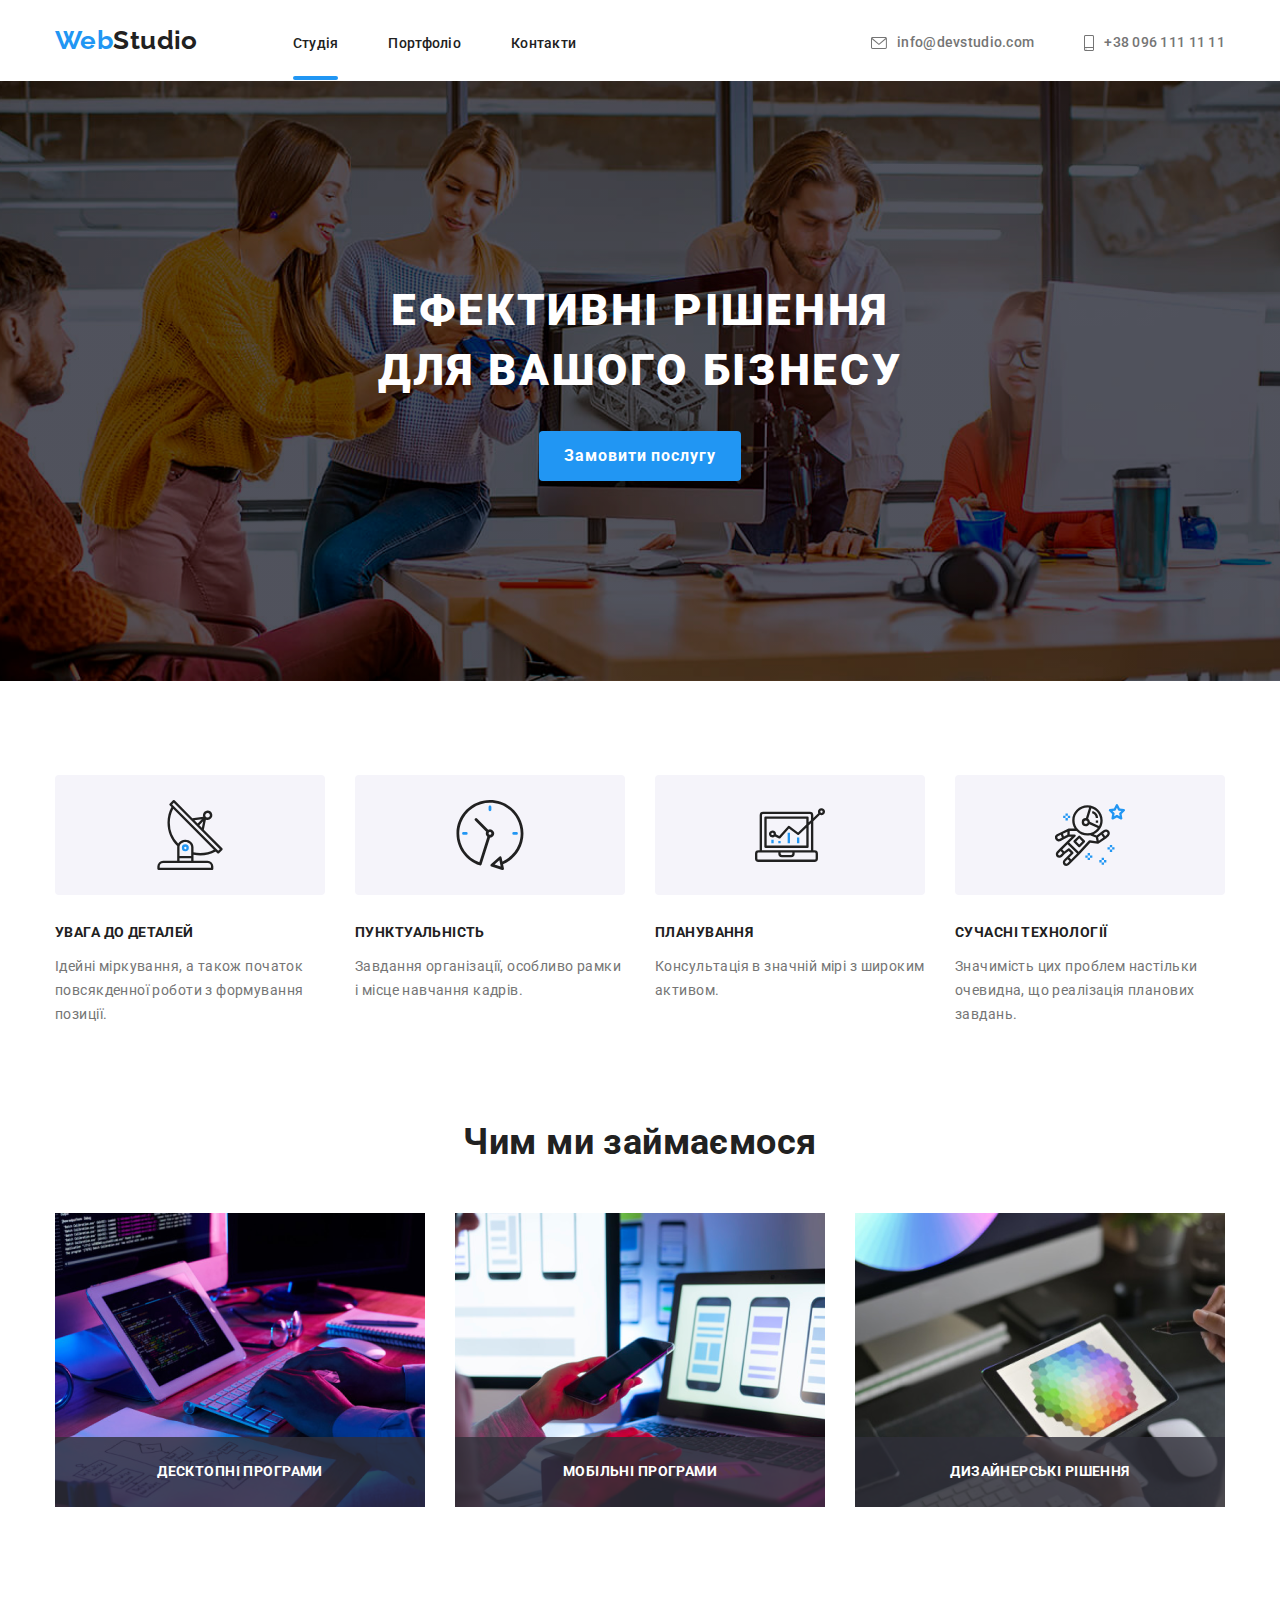
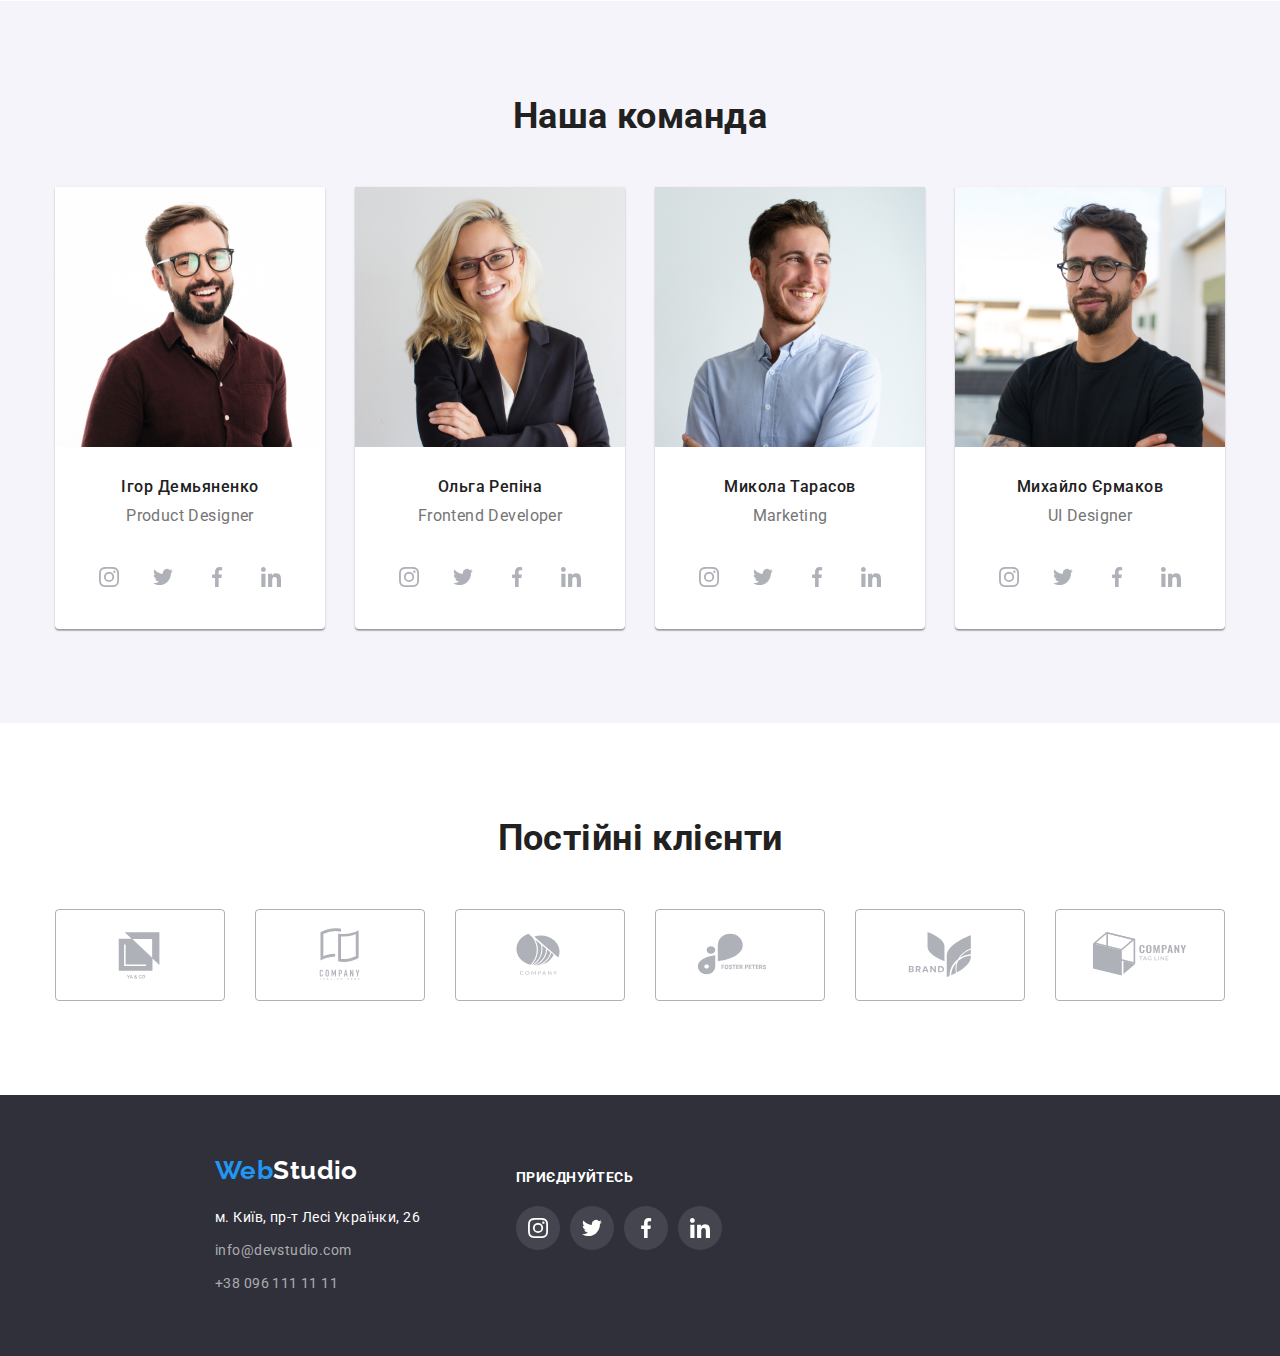
==== commit 91a6d5fd: "add modal window" ====
--- a/index.html
+++ b/index.html
@@ -14,7 +14,7 @@
   <link rel="stylesheet" href="./css/styles.css" />
 </head>
 
-<body>
+<body data-body>
   <header class="page-header">
     <div class="page container">
       <nav class="main-nav">
@@ -48,7 +48,7 @@
     <section class="section hero-section">
       <div class="container">
         <h1 class="hero-title">Ефективні рішення для вашого бізнесу</h1>
-        <button class="btn" type="button">Замовити послугу</button>
+        <button class="btn" type="button" data-modal-open>Замовити послугу</button> 
       </div>
     </section>
 
@@ -383,16 +383,14 @@
     </div>
   </footer>
 
-  <!--Модальне вікно-->
-    <div class="backdrop">
+  <!--Modal-window-->
+    <div class="backdrop is-hidden" data-modal> 
       <div class="modal">
-        <button class="modal-close-btn" type="button">
-          <svg width="30" height="30">
+        <button class="modal-close-btn" type="button" data-modal-close> 
+          <svg width="11" height="11">
             <use href="./images/images-icons/cros-close.svg#icon-cros-close">
-
             </use>
           </svg>
-
         </button>
       </div>
     </div>
--- a/css/styles.css
+++ b/css/styles.css
@@ -58,6 +58,10 @@
     letter-spacing: 0.03em;
     color: var(--primary-text-color);
     background-color: var(--secondary-background-color);
+}
+
+.no-scroll {
+    overflow: hidden;
 }
 
 .section {
@@ -397,7 +401,6 @@
     background-color: rgba(47, 48, 58, 0.8);
 }
 
-
 /* team */
 .team-section {
     margin-top: 0;
@@ -763,13 +766,10 @@
 
 .portfolio-positions {
     text-decoration: none;
-    position:relative;
-    overflow: hidden;
-
+    
     transition-property: box-shadow;
     transition-duration: 250ms;
-    transition-timing-function: cubic-bezier(0.4, 0, 0.2, 1);
-    
+    transition-timing-function: cubic-bezier(0.4, 0, 0.2, 1);  
 }
 
 .portfolio-positions:hover,
@@ -785,41 +785,100 @@
     margin-bottom: 0;
 }
 
-/* .photo {
+.portfolio-relative {
     position: relative;
     overflow: hidden;
-} */
+}
 
 .portfolio-overlay {
-    display: flex;
-
-    align-items: center;
-    justify-content: center;
+    position: absolute;
+    bottom: 0;
+    left: 0;
+
+    transform: translateY(100%);
+   
+    display: flex;  
+    align-items: center;
+    justify-content: center;
+    width: 100%;
+    height: 100%;
+    padding: 63px 24px;
+    margin-bottom: 0;
+    
+    background-color: rgba(33, 150, 243, 0.9);
+
+    transition-property: transform;
+    transition-duration: 250ms;
+    transition-timing-function: cubic-bezier(0.4, 0, 0.2, 1);
 }
 
 .portfolio-description {
-    position: absolute;
-    top: 0;
-    left: 0;
-
-    transform: translateY(100%);
-
-    width: 100%;
-    padding: 63px 24px;
-    margin-bottom: 0;
     font-style: normal;
     font-size: 18px;
     line-height: 1.56;
     
     color: var(--secondary-background-color);
-    background-color: rgba(33, 150, 243, 0.9);
-
-    transition-property: transform;
-    transition-duration: 250ms;
-    transition-timing-function: cubic-bezier(0.4, 0, 0.2, 1);
-}
-
-.link:hover .portfolio-description {
+}
+
+.portfolio-positions:hover .portfolio-overlay {
     transform: translateY(0);
 }
 
+/* Modal-window */
+.backdrop {
+    position: fixed;
+    top: 0;
+    left: 0;
+    width: 100%;
+    height: 100%;
+    z-index: 1000;
+
+    background-color: rgba(0, 0, 0, 0.2);
+
+    opacity: 1;
+    visibility: visible;
+    pointer-events: initial;
+
+    transition-property: opacity, visibility;
+    transition-duration: 250ms;
+    transition-timing-function: cubic-bezier(0.4, 0, 0.2, 1);
+}
+
+.is-hidden {
+    opacity: 0;
+    visibility: hidden;
+    pointer-events: none;
+} 
+
+.modal {
+    position: absolute; 
+    top: 50%;
+    left: 50%;
+    transform: translate(-50%, -50%);
+
+    min-width:528px;
+    min-height: 581px;
+
+    background-color: var(--secondary-background-color);
+    box-shadow: 0px 1px 3px rgba(0, 0, 0, 0.12), 0px 1px 1px rgba(0, 0, 0, 0.14), 0px 2px 1px rgba(0, 0, 0, 0.2);
+    border-radius: 4px;
+}
+
+.modal-close-btn {
+    position: absolute;
+    top: 0;
+    right: 0;
+
+    width: 30px;
+    height: 30px;
+
+    display: flex;
+    align-items: center;
+    justify-content: center;
+
+    border-radius: 50%;
+    background-color: var(--secondary-background-color);
+    border: 1px solid rgba(0, 0, 0, 0.1);
+
+    cursor: pointer;
+}